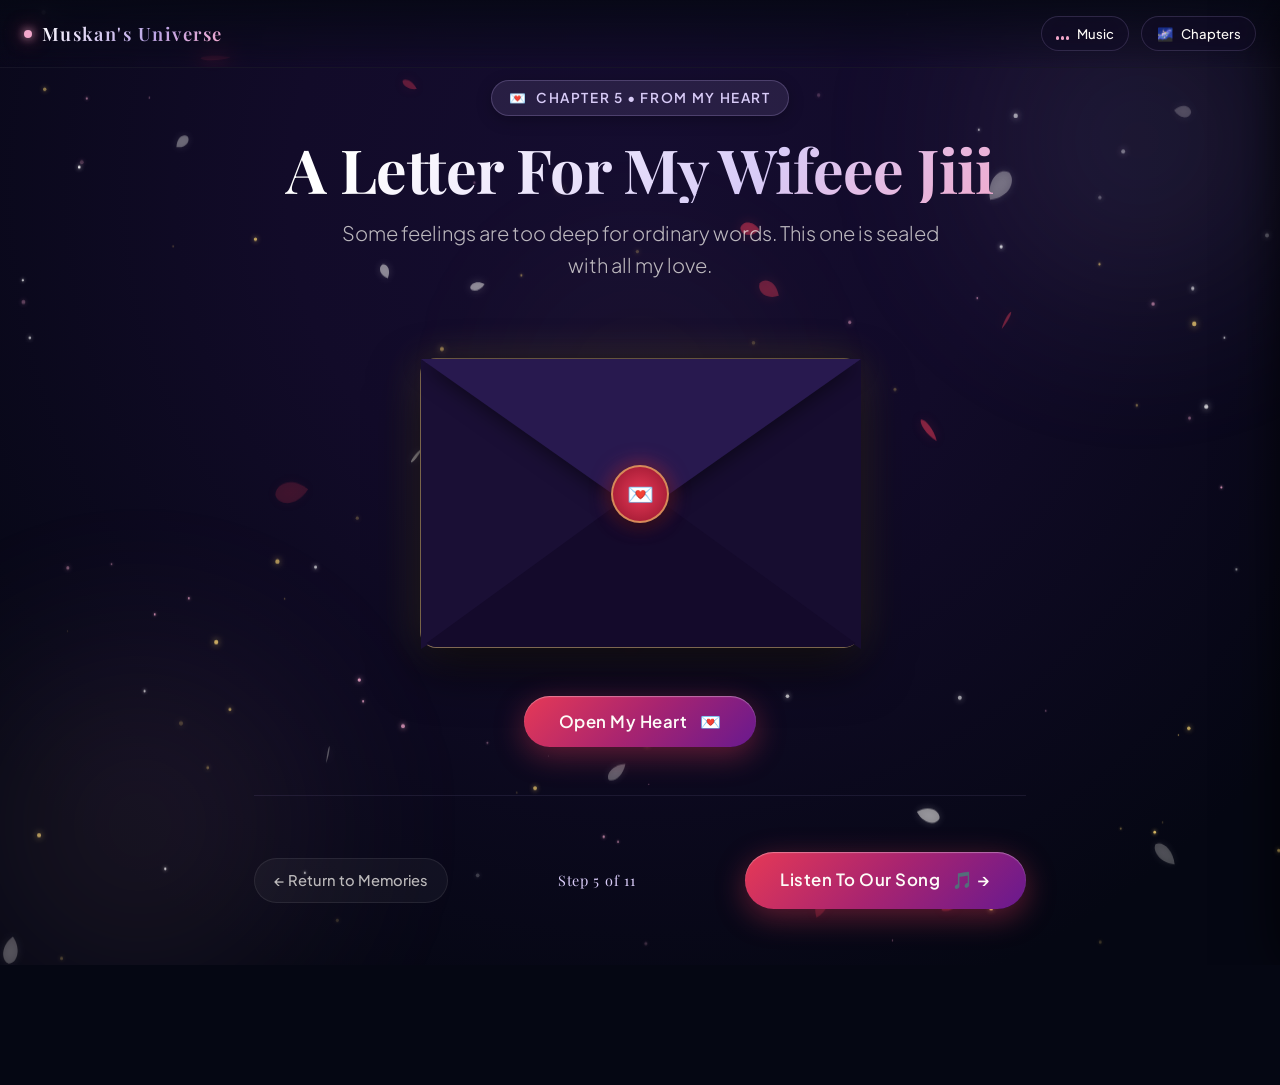
==== love-letter.html @ 67eca4f9 "feat: complete cinematic birthday universe for Muskan (Pari)" ====
<!DOCTYPE html>
<html lang="en">
<head>
  <meta charset="UTF-8">
  <meta name="viewport" content="width=device-width, initial-scale=1.0, maximum-scale=5.0">
  <title>A Letter For My Wifeee Jiii — Muskan's Universe</title>
  <meta name="description" content="A handwritten heartfelt letter written with genuine love, gratitude and sincere devotion.">
  <meta name="theme-color" content="#050713">

  <link rel="icon" href="data:image/svg+xml,<svg xmlns=%22http://www.w3.org/2000/svg%22 viewBox=%220 0 100 100%22><text y=%22.9em%22 font-size=%2290%22>💌</text></svg>">

  <link rel="stylesheet" href="css/global.css">
  <link rel="stylesheet" href="css/love-letter.css">
</head>
<body>

  <canvas id="ambient-canvas" aria-hidden="true"></canvas>

  <div class="cosmic-halo halo-1" aria-hidden="true"></div>
  <div class="cosmic-halo halo-2" aria-hidden="true"></div>
  <div class="cosmic-halo halo-3" aria-hidden="true"></div>

  <!-- Header -->
  <header class="top-nav" role="banner">
    <a href="index.html" class="nav-brand" aria-label="Home">
      <span class="brand-dot" aria-hidden="true"></span>
      <span class="brand-title">Muskan's Universe</span>
    </a>

    <div class="nav-controls">
      <button id="sound-toggle-btn" class="nav-btn" aria-label="Toggle ambient music" title="Toggle peaceful ambient sounds">
        <span class="sound-bars" aria-hidden="true">
          <span></span><span></span><span></span>
        </span>
        <span class="sound-label">Music</span>
      </button>

      <button id="drawer-open-btn" class="nav-btn" aria-label="Open chapters" title="View all universe chapters">
        <span aria-hidden="true">🌌</span>
        <span>Chapters</span>
      </button>
    </div>
  </header>

  <!-- Drawer -->
  <div id="drawer-overlay" class="drawer-overlay" aria-hidden="true"></div>
  <nav id="nav-drawer" class="nav-drawer" aria-label="Chapters navigation">
    <div class="drawer-header">
      <span class="drawer-title">Her Universe</span>
      <button id="drawer-close-btn" class="drawer-close" aria-label="Close menu">&times;</button>
    </div>
        <ul class="drawer-links">
      <li><a href="index.html" class="drawer-link"><span>✨</span> 1. The Surprise</a></li>
      <li><a href="loading.html" class="drawer-link"><span>⏳</span> 2. Preparing Universe</a></li>
      <li><a href="hero.html" class="drawer-link"><span>🔮</span> 3. The Memory Orb</a></li>
      <li><a href="memories.html" class="drawer-link"><span>⭐</span> 4. Memories Only We Know</a></li>
      <li><a href="love-letter.html" class="drawer-link active"><span>💌</span> 5. Letter for Wifeee Jiii</a></li>
      <li><a href="our-song.html" class="drawer-link"><span>🎵</span> 6. Our Song & Voice Note</a></li>
      <li><a href="surprises.html" class="drawer-link"><span>🎁</span> 7. Little Surprises</a></li>
      <li><a href="reasons.html" class="drawer-link"><span>💎</span> 8. Why You're Precious</a></li>
      <li><a href="our-future.html" class="drawer-link"><span>🕊️</span> 9. A Thousand Tomorrows</a></li>
      <li><a href="proposal.html" class="drawer-link"><span>💍</span> 10. An Eternal Question</a></li>
      <li><a href="celebration.html" class="drawer-link"><span>🎆</span> 11. The Grand Celebration</a></li>
      <li><a href="ending.html" class="drawer-link"><span>🌙</span> 12. Forever & Always</a></li>
    </ul>
  </nav>

  <!-- Main Scene -->
  <main class="page-wrapper" role="main">
    <div class="container container-narrow">
      <header class="page-header">
        <div class="tag-pill">
          <span>💌</span>
          <span>Chapter 5 • From My Heart</span>
        </div>
        <h1 class="main-title">A Letter For My Wifeee Jiii</h1>
        <p class="subtitle">
          Some feelings are too deep for ordinary words. This one is sealed with all my love.
        </p>
      </header>

      <div class="letter-scene">
        <!-- 3D Envelope -->
        <div id="envelope" class="envelope-wrapper" role="button" tabindex="0" aria-label="Click to unseal the envelope">
          <div class="envelope">
            <div class="envelope-flap flap-top"></div>
            <div class="envelope-flap flap-left"></div>
            <div class="envelope-flap flap-right"></div>
            <div class="envelope-flap flap-bottom"></div>
            <div class="wax-seal" aria-hidden="true">💌</div>
          </div>
        </div>

        <button id="btn-open-letter" type="button" class="btn btn-primary" style="margin-top: 1rem;">
          <span>Open My Heart</span>
          <span aria-hidden="true">💌</span>
        </button>

        <!-- Unfolded Letter Paper -->
        <article id="letter-paper" class="letter-paper" aria-label="Letter content">
          <div class="letter-seal-stamp">
            <span>Our Little Universe • 8 November 2026</span>
          </div>

          <h2 class="letter-salutation">
            Meri Pyaari Muskan, Meri Pari...
          </h2>

          <div class="letter-content">
            <p>
              Happy Birthday, <strong>Wifeee Jiii</strong>! ❤️
            </p>

            <p>
              Today is the day the world was blessed with the gentlest, sweetest, most caring soul I have ever known. 
              <strong>You are my best friend, my happiness, and my favourite person</strong> in this entire universe.
            </p>

            <p>
              I watch you in awe every single day. <strong>You take care of me in ways I sometimes forget to take care of myself.</strong> 
              You worry about whether I ate, whether I rested, and whether my heart is at peace. You change your little preferences just to bring a smile to my face, and your efforts never go unnoticed. In a noisy world, your love is the only melody that brings stillness to my soul.
            </p>

            <div class="letter-special-callout">
              “I know I have made mistakes. I know there have been times when I hurt you or fell short. I never, ever want to take your forgiveness for granted. 
              I want to show my love through my everyday actions, not just words. My heart chooses to honour you, respect your boundaries, and earn your trust with every sunrise.”
            </div>

            <p>
              To me, you are not just my partner — you are <strong>Meri Dharam Patni</strong>, the sacred anchor of my life. And you are <strong>Meri Personal Laxmi</strong>, because every blessing, peace, and warmth in my reality walked in the day you held my hand.
            </p>

            <p>
              <strong>Thank you for being part of my world.</strong> Thank you for your cute childish laughter, your adorable little gussa, your pure white-rose heart, and for choosing to walk beside me since <strong>02.04.2026</strong>.
            </p>
          </div>

          <div class="letter-signoff">
            Always & Forever Yours,
            <span style="font-weight: 700; color: #a61c36; font-size: 1.8rem; margin-top: 0.2rem;">Yash ❤️</span>
            <span>Your Silly Husband-to-be</span>
          </div>

          <div class="letter-ps">
            <strong>P.S.</strong> You look breathtaking when you smile. Please never hide that smile from me. Now, come listen to what I recorded for you... 🎵
          </div>
        </article>
      </div>

      <!-- Journey Footer -->
      <footer id="letter-actions" class="journey-footer">
        <a href="memories.html" class="footer-nav-btn" data-transition="true">&larr; Return to Memories</a>
        <span class="journey-step-indicator">Step 5 of 11</span>
        <a href="our-song.html" class="btn btn-primary" data-transition="true">
          <span>Listen To Our Song</span>
          <span aria-hidden="true">🎵 &rarr;</span>
        </a>
      </footer>
    </div>
  </main>

  <script src="js/config.js"></script>
  <script src="js/global.js"></script>
  <script src="js/love-letter.js"></script>
</body>
</html>
---- css/global.css ----
/* ==========================================================================
   MUSKAN'S PERSONAL CINEMATIC BIRTHDAY UNIVERSE
   Global Stylesheet — Unified Luxury & Romantic Design System
   ========================================================================== */

@import url('https://fonts.googleapis.com/css2?family=Caveat:wght@500;600;700&family=Cormorant+Garamond:ital,wght@0,300;0,400;0,600;0,700;1,400;1,600&family=Playfair+Display:ital,wght@0,400;0,600;0,700;0,800;1,400;1,600&family=Plus+Jakarta+Sans:wght@300;400;500;600;700&family=Sacramento&display=swap');

:root {
  /* Color Palette */
  --midnight-navy: #050713;
  --midnight-deep: #090c1f;
  --deep-purple: #120b29;
  --royal-purple: #231245;
  --lavender: #bba6e6;
  --lavender-light: #d8cbf7;
  --soft-pink: #f2a7cb;
  --rose-red: #e63956;
  --champagne-gold: #f4d06f;
  --gold-glow: rgba(244, 208, 111, 0.4);
  --pearl-white: #fdfbf7;
  --white-muted: rgba(253, 251, 247, 0.72);
  --white-dim: rgba(253, 251, 247, 0.45);

  /* Glassmorphism & Overlays */
  --glass-bg: rgba(20, 14, 42, 0.55);
  --glass-bg-hover: rgba(30, 20, 60, 0.7);
  --glass-border: rgba(187, 166, 230, 0.18);
  --glass-border-hover: rgba(242, 167, 203, 0.4);
  --glass-border-gold: rgba(244, 208, 111, 0.45);
  --glass-blur: blur(16px);
  --glass-shadow: 0 12px 40px rgba(4, 3, 15, 0.65);
  --glow-shadow-pink: 0 0 35px rgba(242, 167, 203, 0.35);
  --glow-shadow-purple: 0 0 45px rgba(139, 92, 246, 0.28);
  --glow-shadow-gold: 0 0 35px rgba(244, 208, 111, 0.35);

  /* Typography */
  --font-serif: 'Cormorant Garamond', 'Playfair Display', Georgia, serif;
  --font-display: 'Playfair Display', Georgia, serif;
  --font-sans: 'Plus Jakarta Sans', system-ui, -apple-system, sans-serif;
  --font-script: 'Sacramento', 'Caveat', cursive;
  --font-hand: 'Caveat', cursive;

  /* Transitions */
  --ease-gentle: cubic-bezier(0.25, 1, 0.5, 1);
  --ease-spring: cubic-bezier(0.34, 1.56, 0.64, 1);
  --transition-fast: 0.22s var(--ease-gentle);
  --transition-normal: 0.4s var(--ease-gentle);
  --transition-slow: 0.8s var(--ease-gentle);
  --transition-cinematic: 1.2s cubic-bezier(0.16, 1, 0.3, 1);
}

/* ==========================================================================
   Base & Reset
   ========================================================================== */

*, *::before, *::after {
  box-sizing: border-box;
  margin: 0;
  padding: 0;
}

html {
  font-size: 16px;
  scroll-behavior: smooth;
  -webkit-text-size-adjust: 100%;
  background-color: var(--midnight-navy);
  color: var(--pearl-white);
  min-height: 100%;
  overflow-x: hidden;
  max-width: 100vw;
}

body {
  font-family: var(--font-sans);
  background: radial-gradient(circle at 50% 20%, #150d30 0%, var(--deep-purple) 35%, var(--midnight-navy) 85%);
  color: var(--pearl-white);
  min-height: 100vh;
  min-height: 100svh;
  overflow-x: hidden;
  max-width: 100vw;
  position: relative;
  line-height: 1.6;
  -webkit-font-smoothing: antialiased;
  -moz-osx-font-smoothing: grayscale;
}

/* Background Atmosphere Canvases */
#ambient-canvas {
  position: fixed;
  top: 0;
  left: 0;
  width: 100%;
  height: 100%;
  pointer-events: none;
  z-index: 0;
}

/* Ambient Radial Glow Halos */
.cosmic-halo {
  position: fixed;
  border-radius: 50%;
  filter: blur(90px);
  pointer-events: none;
  z-index: 0;
  opacity: 0.45;
  animation: pulseHalo 12s ease-in-out infinite alternate;
}

.halo-1 {
  width: 480px;
  height: 480px;
  top: -100px;
  right: -100px;
  background: radial-gradient(circle, rgba(187, 166, 230, 0.35), transparent 70%);
}

.halo-2 {
  width: 520px;
  height: 520px;
  bottom: -120px;
  left: -120px;
  background: radial-gradient(circle, rgba(242, 167, 203, 0.28), transparent 70%);
  animation-delay: -6s;
}

.halo-3 {
  width: 380px;
  height: 380px;
  top: 40%;
  left: 50%;
  transform: translate(-50%, -50%);
  background: radial-gradient(circle, rgba(244, 208, 111, 0.15), transparent 70%);
  animation-delay: -3s;
}

@keyframes pulseHalo {
  0% { transform: scale(1) translate(0, 0); opacity: 0.35; }
  50% { transform: scale(1.15) translate(20px, -15px); opacity: 0.55; }
  100% { transform: scale(0.95) translate(-15px, 20px); opacity: 0.38; }
}

/* ==========================================================================
   Header & Navigation Bar
   ========================================================================== */

.top-nav {
  position: fixed;
  top: 0;
  left: 0;
  width: 100%;
  z-index: 1000;
  padding: 1rem 1.5rem;
  backdrop-filter: blur(12px);
  -webkit-backdrop-filter: blur(12px);
  background: linear-gradient(180deg, rgba(6, 8, 20, 0.85) 0%, rgba(6, 8, 20, 0.3) 70%, transparent 100%);
  display: flex;
  justify-content: space-between;
  align-items: center;
  border-bottom: 1px solid rgba(187, 166, 230, 0.08);
}

.nav-brand {
  display: flex;
  align-items: center;
  gap: 0.6rem;
  text-decoration: none;
  color: var(--pearl-white);
}

.brand-dot {
  width: 8px;
  height: 8px;
  border-radius: 50%;
  background: var(--soft-pink);
  box-shadow: 0 0 10px var(--soft-pink), 0 0 20px var(--rose-red);
  animation: pulseDot 2s infinite ease-in-out;
}

@keyframes pulseDot {
  0%, 100% { transform: scale(1); opacity: 0.85; }
  50% { transform: scale(1.4); opacity: 1; box-shadow: 0 0 15px var(--soft-pink), 0 0 25px var(--champagne-gold); }
}

.brand-title {
  font-family: var(--font-display);
  font-size: clamp(0.95rem, 2.5vw, 1.15rem);
  font-weight: 600;
  letter-spacing: 0.08em;
  background: linear-gradient(135deg, #fff 0%, var(--lavender) 60%, var(--soft-pink) 100%);
  -webkit-background-clip: text;
  -webkit-text-fill-color: transparent;
}

.nav-controls {
  display: flex;
  align-items: center;
  gap: 0.75rem;
}

/* Sound and Menu Buttons */
.nav-btn {
  background: var(--glass-bg);
  border: 1px solid var(--glass-border);
  color: var(--pearl-white);
  padding: 0.5rem 0.9rem;
  border-radius: 999px;
  font-family: var(--font-sans);
  font-size: 0.82rem;
  font-weight: 500;
  display: inline-flex;
  align-items: center;
  gap: 0.5rem;
  cursor: pointer;
  transition: all var(--transition-fast);
  backdrop-filter: var(--glass-blur);
  -webkit-backdrop-filter: var(--glass-blur);
}

.nav-btn:hover, .nav-btn:focus-visible {
  border-color: var(--glass-border-hover);
  background: var(--glass-bg-hover);
  box-shadow: var(--glow-shadow-pink);
  transform: translateY(-2px);
  outline: none;
}

.nav-btn:active {
  transform: translateY(0);
}

/* Sound Bars Equalizer Animation */
.sound-bars {
  display: inline-flex;
  align-items: flex-end;
  gap: 2.5px;
  height: 12px;
}

.sound-bars span {
  width: 2.5px;
  background: var(--soft-pink);
  border-radius: 2px;
  height: 4px;
  transition: height 0.2s ease;
}

.nav-btn.playing .sound-bars span:nth-child(1) {
  animation: eqBar 0.8s ease infinite alternate;
}
.nav-btn.playing .sound-bars span:nth-child(2) {
  animation: eqBar 0.6s ease infinite alternate 0.2s;
}
.nav-btn.playing .sound-bars span:nth-child(3) {
  animation: eqBar 0.9s ease infinite alternate 0.4s;
}

@keyframes eqBar {
  0% { height: 3px; }
  100% { height: 12px; background: var(--champagne-gold); }
}

/* Quick Page Navigation Drawer Modal */
.nav-drawer {
  position: fixed;
  top: 0;
  right: 0;
  bottom: 0;
  width: min(340px, 85vw);
  background: rgba(14, 10, 32, 0.94);
  backdrop-filter: blur(24px);
  -webkit-backdrop-filter: blur(24px);
  border-left: 1px solid var(--glass-border);
  z-index: 10000;
  padding: 2.5rem 1.75rem;
  display: flex;
  flex-direction: column;
  transform: translateX(105%);
  transition: transform 0.4s var(--ease-spring);
  box-shadow: -15px 0 50px rgba(0, 0, 0, 0.8);
}

.nav-drawer.open {
  transform: translateX(0);
}

.drawer-header {
  display: flex;
  justify-content: space-between;
  align-items: center;
  padding-bottom: 1.5rem;
  border-bottom: 1px solid var(--glass-border);
  margin-bottom: 1.5rem;
}

.drawer-title {
  font-family: var(--font-display);
  font-size: 1.25rem;
  color: var(--champagne-gold);
}

.drawer-close {
  background: transparent;
  border: none;
  color: var(--pearl-white);
  font-size: 1.5rem;
  cursor: pointer;
  padding: 0.25rem;
  line-height: 1;
}

.drawer-links {
  list-style: none;
  display: flex;
  flex-direction: column;
  gap: 0.6rem;
  overflow-y: auto;
  padding-right: 0.5rem;
}

.drawer-link {
  display: flex;
  align-items: center;
  gap: 0.8rem;
  padding: 0.7rem 1rem;
  border-radius: 12px;
  color: var(--white-muted);
  text-decoration: none;
  font-size: 0.92rem;
  font-weight: 500;
  transition: all var(--transition-fast);
  border: 1px solid transparent;
}

.drawer-link:hover, .drawer-link.active {
  background: rgba(187, 166, 230, 0.12);
  color: var(--pearl-white);
  border-color: var(--glass-border-hover);
  transform: translateX(5px);
}

.drawer-link.active {
  border-color: var(--champagne-gold);
  color: var(--champagne-gold);
}

.drawer-overlay {
  position: fixed;
  inset: 0;
  background: rgba(0, 0, 0, 0.65);
  backdrop-filter: blur(4px);
  z-index: 9999;
  opacity: 0;
  pointer-events: none;
  transition: opacity 0.3s ease;
}

.drawer-overlay.open {
  opacity: 1;
  pointer-events: auto;
}

/* ==========================================================================
   Page Layout & Wrapper
   ========================================================================== */

.page-wrapper {
  position: relative;
  z-index: 10;
  width: 100%;
  min-height: 100vh;
  min-height: 100svh;
  display: flex;
  flex-direction: column;
  padding-top: 5rem;
  padding-bottom: 3.5rem;
}

.container {
  width: 100%;
  max-width: 1140px;
  margin: 0 auto;
  padding: 0 1.5rem;
}

.container-narrow {
  max-width: 820px;
}

/* Page Titles & Headers */
.page-header {
  text-align: center;
  margin-bottom: 2.8rem;
  position: relative;
}

.tag-pill {
  display: inline-flex;
  align-items: center;
  gap: 0.5rem;
  padding: 0.38rem 1.1rem;
  border-radius: 999px;
  background: rgba(187, 166, 230, 0.12);
  border: 1px solid rgba(187, 166, 230, 0.25);
  color: var(--lavender-light);
  font-size: clamp(0.75rem, 1.8vw, 0.85rem);
  font-weight: 600;
  letter-spacing: 0.12em;
  text-transform: uppercase;
  margin-bottom: 1.1rem;
  box-shadow: 0 4px 15px rgba(0, 0, 0, 0.25);
}

.tag-pill.royal {
  background: rgba(244, 208, 111, 0.14);
  border-color: rgba(244, 208, 111, 0.4);
  color: var(--champagne-gold);
  box-shadow: 0 0 20px rgba(244, 208, 111, 0.2);
}

.main-title {
  font-family: var(--font-display);
  font-size: clamp(2rem, 5.5vw, 3.8rem);
  font-weight: 700;
  line-height: 1.15;
  letter-spacing: -0.01em;
  margin-bottom: 0.85rem;
  background: linear-gradient(135deg, #ffffff 15%, var(--lavender-light) 65%, var(--soft-pink) 100%);
  -webkit-background-clip: text;
  -webkit-text-fill-color: transparent;
}

.subtitle {
  font-size: clamp(1rem, 2.2vw, 1.25rem);
  color: var(--white-muted);
  max-width: 620px;
  margin: 0 auto;
  font-weight: 300;
}

.subtitle strong {
  color: var(--soft-pink);
  font-weight: 600;
}

/* ==========================================================================
   Buttons & Interactive Elements
   ========================================================================== */

.btn {
  position: relative;
  display: inline-flex;
  align-items: center;
  justify-content: center;
  gap: 0.75rem;
  padding: 0.95rem 2.2rem;
  border-radius: 999px;
  font-family: var(--font-sans);
  font-size: clamp(0.92rem, 2vw, 1.05rem);
  font-weight: 600;
  text-decoration: none;
  cursor: pointer;
  border: none;
  transition: all var(--transition-normal);
  letter-spacing: 0.03em;
  overflow: hidden;
}

.btn:focus-visible {
  outline: 3px solid var(--champagne-gold);
  outline-offset: 3px;
}

/* Primary Romantic Button */
.btn-primary {
  background: linear-gradient(135deg, #e63956 0%, #a82470 50%, #68198f 100%);
  color: var(--pearl-white);
  box-shadow: 0 8px 30px rgba(230, 57, 86, 0.4), inset 0 1px 1px rgba(255, 255, 255, 0.35);
}

.btn-primary:hover {
  transform: translateY(-3px) scale(1.02);
  box-shadow: 0 12px 40px rgba(230, 57, 86, 0.65), 0 0 30px rgba(242, 167, 203, 0.5);
}

.btn-primary:active {
  transform: translateY(0) scale(0.99);
}

/* Secondary Frosted Glass Button */
.btn-secondary {
  background: var(--glass-bg);
  border: 1px solid var(--glass-border);
  color: var(--pearl-white);
  backdrop-filter: var(--glass-blur);
  -webkit-backdrop-filter: var(--glass-blur);
}

.btn-secondary:hover {
  background: var(--glass-bg-hover);
  border-color: var(--glass-border-hover);
  transform: translateY(-2px);
  box-shadow: var(--glow-shadow-pink);
}

/* Royal Golden Button */
.btn-royal {
  background: linear-gradient(135deg, #f4d06f 0%, #d4af37 60%, #aa771c 100%);
  color: #1a0f02;
  font-weight: 700;
  box-shadow: 0 8px 30px rgba(244, 208, 111, 0.45);
}

.btn-royal:hover {
  transform: translateY(-3px) scale(1.02);
  box-shadow: 0 12px 40px rgba(244, 208, 111, 0.7);
}

/* Button Shimmer Sweep Effect */
.btn::after {
  content: '';
  position: absolute;
  top: -50%;
  left: -60%;
  width: 40%;
  height: 200%;
  background: linear-gradient(90deg, transparent, rgba(255, 255, 255, 0.3), transparent);
  transform: rotate(25deg);
  pointer-events: none;
  transition: none;
}

.btn:hover::after {
  left: 140%;
  transition: left 0.8s ease-in-out;
}

/* Bottom Journey Navigation Bar */
.journey-footer {
  margin-top: auto;
  padding-top: 3.5rem;
  display: flex;
  justify-content: space-between;
  align-items: center;
  flex-wrap: wrap;
  gap: 1.25rem;
  border-top: 1px solid rgba(187, 166, 230, 0.1);
}

.footer-nav-btn {
  display: inline-flex;
  align-items: center;
  gap: 0.6rem;
  color: var(--white-muted);
  text-decoration: none;
  font-size: 0.92rem;
  font-weight: 500;
  padding: 0.6rem 1.2rem;
  border-radius: 999px;
  background: rgba(255, 255, 255, 0.04);
  border: 1px solid rgba(255, 255, 255, 0.08);
  transition: all var(--transition-fast);
}

.footer-nav-btn:hover {
  color: var(--pearl-white);
  background: rgba(255, 255, 255, 0.1);
  border-color: var(--glass-border-hover);
  transform: translateY(-2px);
}

.journey-step-indicator {
  font-family: var(--font-display);
  font-size: 0.9rem;
  color: var(--lavender-light);
  letter-spacing: 0.05em;
}

/* ==========================================================================
   Rose Petal Cursor Trail Effect (Desktop only)
   ========================================================================== */

.rose-petal-particle {
  position: fixed;
  pointer-events: none;
  z-index: 99999;
  border-radius: 50% 0 50% 50%;
  transform: translate(-50%, -50%) rotate(0deg);
  animation: fallAndFade 1.2s cubic-bezier(0.25, 0.46, 0.45, 0.94) forwards;
}

@keyframes fallAndFade {
  0% {
    opacity: 0.95;
    transform: translate(-50%, -50%) rotate(0deg) scale(1);
  }
  100% {
    opacity: 0;
    transform: translate(-50%, 60px) rotate(180deg) scale(0.3);
  }
}

/* ==========================================================================
   Page Transitions
   ========================================================================== */

.fade-in-scene {
  animation: sceneEntrance 0.9s cubic-bezier(0.16, 1, 0.3, 1) forwards;
}

@keyframes sceneEntrance {
  0% {
    opacity: 0;
    transform: translateY(18px) scale(0.98);
  }
  100% {
    opacity: 1;
    transform: translateY(0) scale(1);
  }
}

.fade-out-scene {
  animation: sceneExit 0.6s cubic-bezier(0.7, 0, 0.84, 0) forwards;
  pointer-events: none;
}

@keyframes sceneExit {
  0% {
    opacity: 1;
    transform: translateY(0) scale(1);
    filter: blur(0px);
  }
  100% {
    opacity: 0;
    transform: translateY(-15px) scale(0.97);
    filter: blur(10px);
  }
}

/* ==========================================================================
   Accessibility & Media Queries
   ========================================================================== */

@media (prefers-reduced-motion: reduce) {
  *, *::before, *::after {
    animation-duration: 0.01ms !important;
    animation-iteration-count: 1 !important;
    transition-duration: 0.01ms !important;
    scroll-behavior: auto !important;
  }
  .rose-petal-particle {
    display: none !important;
  }
}

@media (max-width: 640px) {
  .top-nav {
    padding: 0.65rem 0.9rem;
  }
  .page-wrapper {
    padding-top: 4.2rem;
    padding-bottom: 2.5rem;
  }
  .container {
    padding: 0 1rem;
  }
  .btn {
    padding: 0.85rem 1.4rem;
    width: 100%;
  }
  .journey-footer {
    flex-direction: column;
    align-items: stretch;
    text-align: center;
    gap: 0.9rem;
  }
  .footer-nav-btn {
    justify-content: center;
  }
}

@media (max-width: 400px) {
  .top-nav {
    padding: 0.5rem 0.7rem;
  }
  .brand-title {
    font-size: 0.88rem;
  }
  .nav-btn {
    padding: 0.35rem 0.6rem;
    font-size: 0.75rem;
  }
  .tag-pill {
    font-size: 0.72rem;
    padding: 0.3rem 0.8rem;
  }
}
---- css/love-letter.css ----
/* ==========================================================================
   PAGE 5: love-letter.css — 3D Envelope & Heartfelt Letter Experience
   "A Letter For My Wifeee Jiii"
   ========================================================================== */

.letter-scene {
  display: flex;
  flex-direction: column;
  align-items: center;
  justify-content: center;
  margin: 1.5rem auto 3rem;
  width: 100%;
  max-width: 780px;
  perspective: 1200px;
}

/* 3D Envelope Container */
.envelope-wrapper {
  position: relative;
  width: min(440px, 90vw);
  height: 290px;
  margin: 2rem auto;
  cursor: pointer;
  transform-style: preserve-3d;
  transition: transform 0.6s var(--ease-spring);
}

.envelope-wrapper:hover {
  transform: translateY(-8px) scale(1.02);
}

.envelope {
  position: relative;
  width: 100%;
  height: 100%;
  background: linear-gradient(135deg, #1f143d 0%, #110926 100%);
  border: 1px solid var(--glass-border-gold);
  border-radius: 16px;
  box-shadow: 0 20px 50px rgba(0, 0, 0, 0.7), 0 0 40px rgba(244, 208, 111, 0.2);
  display: flex;
  align-items: center;
  justify-content: center;
  overflow: visible;
}

/* Envelope Flaps */
.envelope-flap {
  position: absolute;
  top: 0;
  left: 0;
  width: 100%;
  height: 100%;
  border-left: 220px solid transparent;
  border-right: 220px solid transparent;
  pointer-events: none;
}

.flap-top {
  border-top: 155px solid #28194f;
  transform-origin: top;
  transition: transform 0.8s cubic-bezier(0.4, 0, 0.2, 1);
  z-index: 5;
  filter: drop-shadow(0 4px 10px rgba(0,0,0,0.5));
}

.envelope.open .flap-top {
  transform: rotateX(180deg);
  z-index: 1;
}

.flap-left {
  border-left: 220px solid #1a0f35;
  border-bottom: 145px solid transparent;
  border-top: 145px solid transparent;
  z-index: 4;
}

.flap-right {
  border-right: 220px solid #170d30;
  border-bottom: 145px solid transparent;
  border-top: 145px solid transparent;
  z-index: 4;
}

.flap-bottom {
  border-bottom: 160px solid #140a2b;
  border-left: 220px solid transparent;
  border-right: 220px solid transparent;
  z-index: 4;
  border-radius: 0 0 16px 16px;
}

/* Wax Seal on Flap */
.wax-seal {
  position: absolute;
  top: 135px;
  left: 50%;
  transform: translate(-50%, -50%);
  width: 58px;
  height: 58px;
  border-radius: 50%;
  background: radial-gradient(circle, #e63956 0%, #a61c36 80%, #6e0c20 100%);
  box-shadow: 0 4px 15px rgba(0,0,0,0.6), 0 0 20px rgba(230, 57, 86, 0.6);
  display: flex;
  align-items: center;
  justify-content: center;
  font-size: 1.35rem;
  color: var(--champagne-gold);
  border: 2px solid rgba(244, 208, 111, 0.6);
  z-index: 6;
  transition: all 0.5s ease;
}

.envelope.open .wax-seal {
  opacity: 0;
  transform: translate(-50%, -80px) scale(0.6);
  pointer-events: none;
}

/* The Letter Paper (Sliding out) */
.letter-paper {
  position: relative;
  width: 100%;
  max-width: 680px;
  background: linear-gradient(180deg, #fefaf0 0%, #faf3e2 100%);
  color: #2b1d38;
  border-radius: 20px;
  padding: clamp(2rem, 5vw, 3.8rem) clamp(1.5rem, 5vw, 3.2rem);
  box-shadow: 0 25px 60px rgba(0, 0, 0, 0.65), 0 0 35px rgba(244, 208, 111, 0.25);
  display: none;
  opacity: 0;
  transform: translateY(40px);
  transition: opacity 0.8s ease, transform 0.8s cubic-bezier(0.16, 1, 0.3, 1);
  margin-top: 2rem;
  border: 1px solid rgba(212, 175, 55, 0.35);
}

.letter-paper.revealed {
  display: block;
  opacity: 1;
  transform: translateY(0);
}

/* Letter Typography & Accents */
.letter-seal-stamp {
  text-align: right;
  font-family: var(--font-display);
  font-size: 0.82rem;
  color: #8c6d3f;
  margin-bottom: 1.2rem;
  letter-spacing: 0.1em;
  text-transform: uppercase;
}

.letter-salutation {
  font-family: var(--font-hand);
  font-size: clamp(2rem, 5vw, 2.8rem);
  font-weight: 700;
  color: #7b1836;
  margin-bottom: 1.5rem;
  line-height: 1.2;
}

.letter-content {
  font-family: var(--font-serif);
  font-size: clamp(1.05rem, 2.5vw, 1.22rem);
  line-height: 1.85;
  color: #33203f;
  display: flex;
  flex-direction: column;
  gap: 1.4rem;
}

.letter-content p strong {
  color: #8c1d40;
  font-weight: 600;
}

.letter-special-callout {
  background: rgba(242, 167, 203, 0.18);
  border-left: 3px solid #b83359;
  padding: 1rem 1.25rem;
  border-radius: 0 12px 12px 0;
  font-style: italic;
  color: #4a1930;
}

.letter-signoff {
  margin-top: 2rem;
  text-align: right;
  font-family: var(--font-hand);
  font-size: clamp(1.6rem, 4vw, 2.2rem);
  color: #7b1836;
  line-height: 1.3;
}

.letter-signoff span {
  font-size: 0.95rem;
  font-family: var(--font-serif);
  color: #8c6d3f;
  display: block;
}

/* Post-Scriptum */
.letter-ps {
  margin-top: 1.5rem;
  border-top: 1px dashed rgba(140, 109, 63, 0.3);
  padding-top: 1rem;
  font-size: 0.95rem;
  font-family: var(--font-sans);
  color: #553b61;
}

@media (max-width: 640px) {
  .envelope-wrapper {
    height: 220px;
  }
  .flap-top { border-top-width: 115px; border-left-width: 160px; border-right-width: 160px; }
  .flap-left { border-left-width: 160px; border-top-width: 110px; border-bottom-width: 110px; }
  .flap-right { border-right-width: 160px; border-top-width: 110px; border-bottom-width: 110px; }
  .flap-bottom { border-bottom-width: 120px; border-left-width: 160px; border-right-width: 160px; }
  .wax-seal { top: 105px; width: 48px; height: 48px; font-size: 1.1rem; }
}

@media (max-width: 400px) {
  .envelope-wrapper {
    height: 180px;
    width: 260px;
  }
  .flap-top { border-top-width: 95px; border-left-width: 130px; border-right-width: 130px; }
  .flap-left { border-left-width: 130px; border-top-width: 90px; border-bottom-width: 90px; }
  .flap-right { border-right-width: 130px; border-top-width: 90px; border-bottom-width: 90px; }
  .flap-bottom { border-bottom-width: 100px; border-left-width: 130px; border-right-width: 130px; }
  .wax-seal { top: 85px; width: 42px; height: 42px; font-size: 0.95rem; }
  .letter-paper {
    padding: 1.5rem 1rem;
    border-radius: 16px;
  }
}
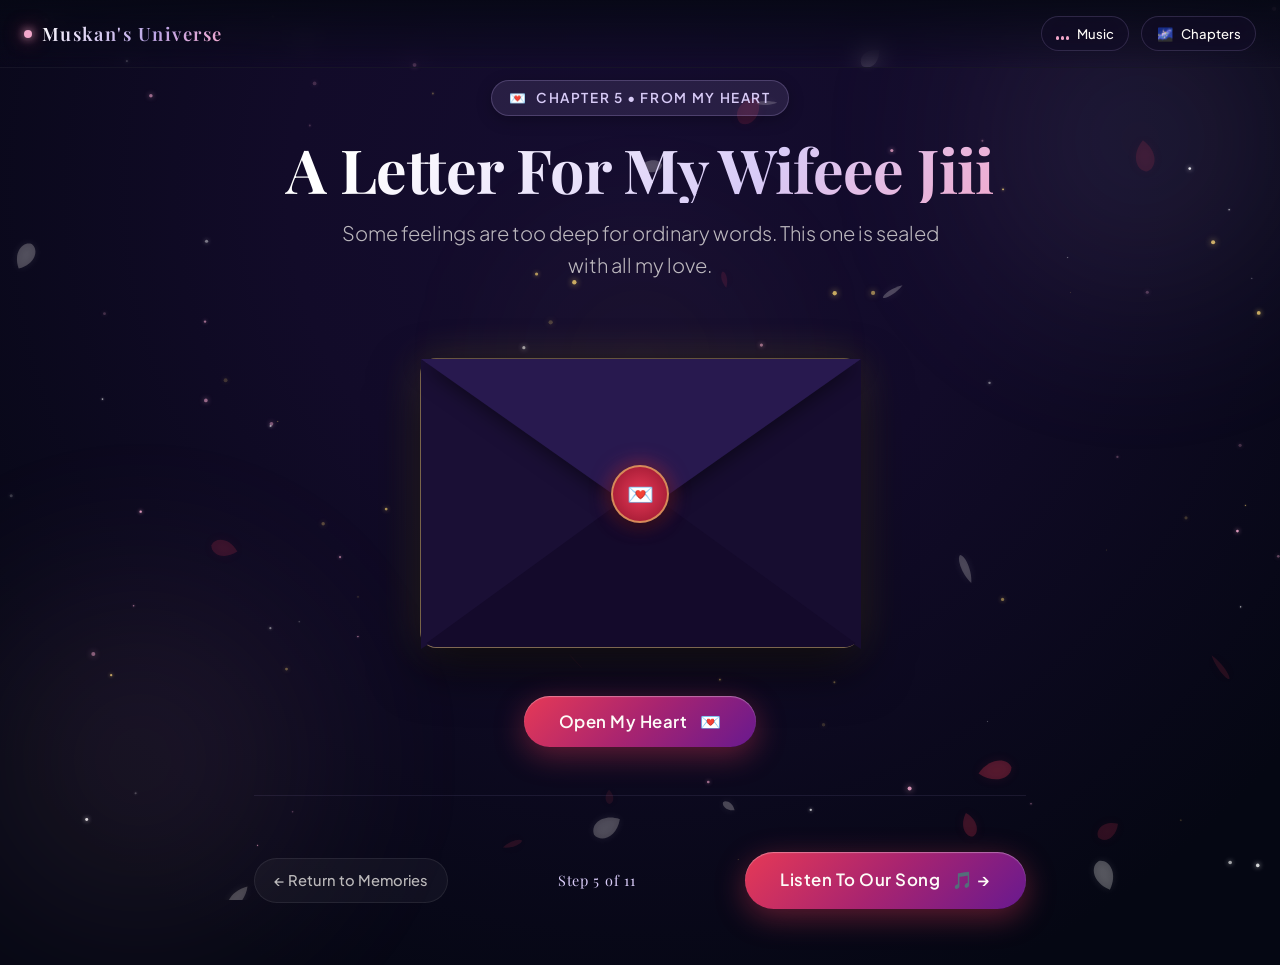
==== commit 3c48688f: "feat: personalize heartfelt birthday letter for Muskan (Pari)" ====
--- a/love-letter.html
+++ b/love-letter.html
@@ -112,22 +112,19 @@
             </p>
 
             <p>
-              Today is the day the world was blessed with the gentlest, sweetest, most caring soul I have ever known. 
-              <strong>You are my best friend, my happiness, and my favourite person</strong> in this entire universe.
+              Today is the day the world was blessed with the gentlest, sweetest, most caring soul I have ever known. <strong>You are my best friend, my happiness, and my favourite person</strong> in this entire universe.
             </p>
 
             <p>
-              I watch you in awe every single day. <strong>You take care of me in ways I sometimes forget to take care of myself.</strong> 
-              You worry about whether I ate, whether I rested, and whether my heart is at peace. You change your little preferences just to bring a smile to my face, and your efforts never go unnoticed. In a noisy world, your love is the only melody that brings stillness to my soul.
+              I watch you in awe every single day. <strong>You take care of me in ways I sometimes forget to take care of myself.</strong> Tum meri fikar mujhse zyada karti ho — maine kahan khaya, main soya ya maine aaram kiya, main pahucha ya nahi, main khush hoon ya nahi, kisi problem me toh nahi hoon... Tum apni favourite cheezein bhi mere according badal deti ho, meri pasand ko apni pasand bana leti ho, itne efforts karti ho sirf mere liye, mujhe khush rakhne ke liye! Aur mujhe sab dikhai deta hai, teri har choti si choti cheez notice kar leta hoon... kabhi kabhi bolta nahi hoon par iska yeh matlab nahi ki dikhai nahi deta. In a noisy world, your love is the only melody that brings stillness to my soul.
             </p>
 
             <div class="letter-special-callout">
-              “I know I have made mistakes. I know there have been times when I hurt you or fell short. I never, ever want to take your forgiveness for granted. 
-              I want to show my love through my everyday actions, not just words. My heart chooses to honour you, respect your boundaries, and earn your trust with every sunrise.”
+              “I know I have made mistakes. I know there have been times when I hurt you or fell short. I never, ever want to take your forgiveness for granted. Main kabhi bhi tumhara mujhe maaf karne ko hawa me nahi liya. Tumhe hurt karke mujhe bhi bohot zyada dukh hota hai, main tumhe bohot pyaar karta hoon. I want to show my love through my everyday actions, not just words. Mera dil tumhe khush dekhna chahta hai, tumhe tumhari asli muskurahat se muskurata dekhna chahta hai, tumhe khush rakhna chahta hoon... Tumhe har dhalte din ke sath tumhara sath nibhana chahta hoon, har surya uday ke sath tera haath aur kas kar pakadna chahta hoon.”
             </div>
 
             <p>
-              To me, you are not just my partner — you are <strong>Meri Dharam Patni</strong>, the sacred anchor of my life. And you are <strong>Meri Personal Laxmi</strong>, because every blessing, peace, and warmth in my reality walked in the day you held my hand.
+              To me, you are not just my partner — you are <strong>Meri Dharam Patni</strong>, the sacred anchor of my life. And you are <strong>Meri Personal Laxmi</strong>, because every blessing, peace, and warmth in my reality walked in the day you held my hand. Jab se tumne mera haath thama hai tab se meri zindagi badal gayi hai, meri zindagi ko tumne yun sanwara hai, mera har din tumne apna bana daala hai.
             </p>
 
             <p>
@@ -137,8 +134,8 @@
 
           <div class="letter-signoff">
             Always & Forever Yours,
-            <span style="font-weight: 700; color: #a61c36; font-size: 1.8rem; margin-top: 0.2rem;">Yash ❤️</span>
-            <span>Your Silly Husband-to-be</span>
+            <span style="font-size: 1.15rem; color: #7b1836; font-style: italic; margin-top: 0.35rem; display: block;">Pyare Handsome sundar se pati dev,</span>
+            <span style="font-weight: 700; color: #1e56a0; font-size: 1.85rem; margin-top: 0.2rem; display: block;">Yash 💙</span>
           </div>
 
           <div class="letter-ps">
--- a/css/global.css
+++ b/css/global.css
@@ -66,8 +66,10 @@
   background-color: var(--midnight-navy);
   color: var(--pearl-white);
   min-height: 100%;
+  width: 100%;
   overflow-x: hidden;
-  max-width: 100vw;
+  overflow-y: auto;
+  -webkit-overflow-scrolling: touch;
 }
 
 body {
@@ -76,12 +78,13 @@
   color: var(--pearl-white);
   min-height: 100vh;
   min-height: 100svh;
+  width: 100%;
   overflow-x: hidden;
-  max-width: 100vw;
   position: relative;
   line-height: 1.6;
   -webkit-font-smoothing: antialiased;
   -moz-osx-font-smoothing: grayscale;
+  -webkit-overflow-scrolling: touch;
 }
 
 /* Background Atmosphere Canvases */
@@ -275,12 +278,16 @@
   display: flex;
   flex-direction: column;
   transform: translateX(105%);
-  transition: transform 0.4s var(--ease-spring);
+  transition: transform 0.4s var(--ease-spring), visibility 0.4s ease;
   box-shadow: -15px 0 50px rgba(0, 0, 0, 0.8);
+  visibility: hidden;
+  pointer-events: none;
 }
 
 .nav-drawer.open {
   transform: translateX(0);
+  visibility: visible;
+  pointer-events: auto;
 }
 
 .drawer-header {
@@ -373,6 +380,8 @@
   flex-direction: column;
   padding-top: 5rem;
   padding-bottom: 3.5rem;
+  overflow: visible;
+  touch-action: pan-y;
 }
 
 .container {
@@ -380,6 +389,8 @@
   max-width: 1140px;
   margin: 0 auto;
   padding: 0 1.5rem;
+  overflow: visible;
+  touch-action: pan-y;
 }
 
 .container-narrow {
@@ -604,35 +615,29 @@
    ========================================================================== */
 
 .fade-in-scene {
-  animation: sceneEntrance 0.9s cubic-bezier(0.16, 1, 0.3, 1) forwards;
+  animation: sceneEntrance 0.5s ease-out forwards;
 }
 
 @keyframes sceneEntrance {
   0% {
     opacity: 0;
-    transform: translateY(18px) scale(0.98);
   }
   100% {
     opacity: 1;
-    transform: translateY(0) scale(1);
   }
 }
 
 .fade-out-scene {
-  animation: sceneExit 0.6s cubic-bezier(0.7, 0, 0.84, 0) forwards;
+  animation: sceneExit 0.4s ease-in forwards;
   pointer-events: none;
 }
 
 @keyframes sceneExit {
   0% {
     opacity: 1;
-    transform: translateY(0) scale(1);
-    filter: blur(0px);
   }
   100% {
     opacity: 0;
-    transform: translateY(-15px) scale(0.97);
-    filter: blur(10px);
   }
 }
 
@@ -693,5 +698,8 @@
     font-size: 0.72rem;
     padding: 0.3rem 0.8rem;
   }
-}
-
+  .container {
+    padding: 0 0.75rem;
+  }
+}
+
--- a/css/love-letter.css
+++ b/css/love-letter.css
@@ -12,6 +12,8 @@
   width: 100%;
   max-width: 780px;
   perspective: 1200px;
+  overflow: visible;
+  touch-action: pan-y;
 }
 
 /* 3D Envelope Container */
@@ -23,6 +25,7 @@
   cursor: pointer;
   transform-style: preserve-3d;
   transition: transform 0.6s var(--ease-spring);
+  touch-action: pan-y;
 }
 
 .envelope-wrapper:hover {
